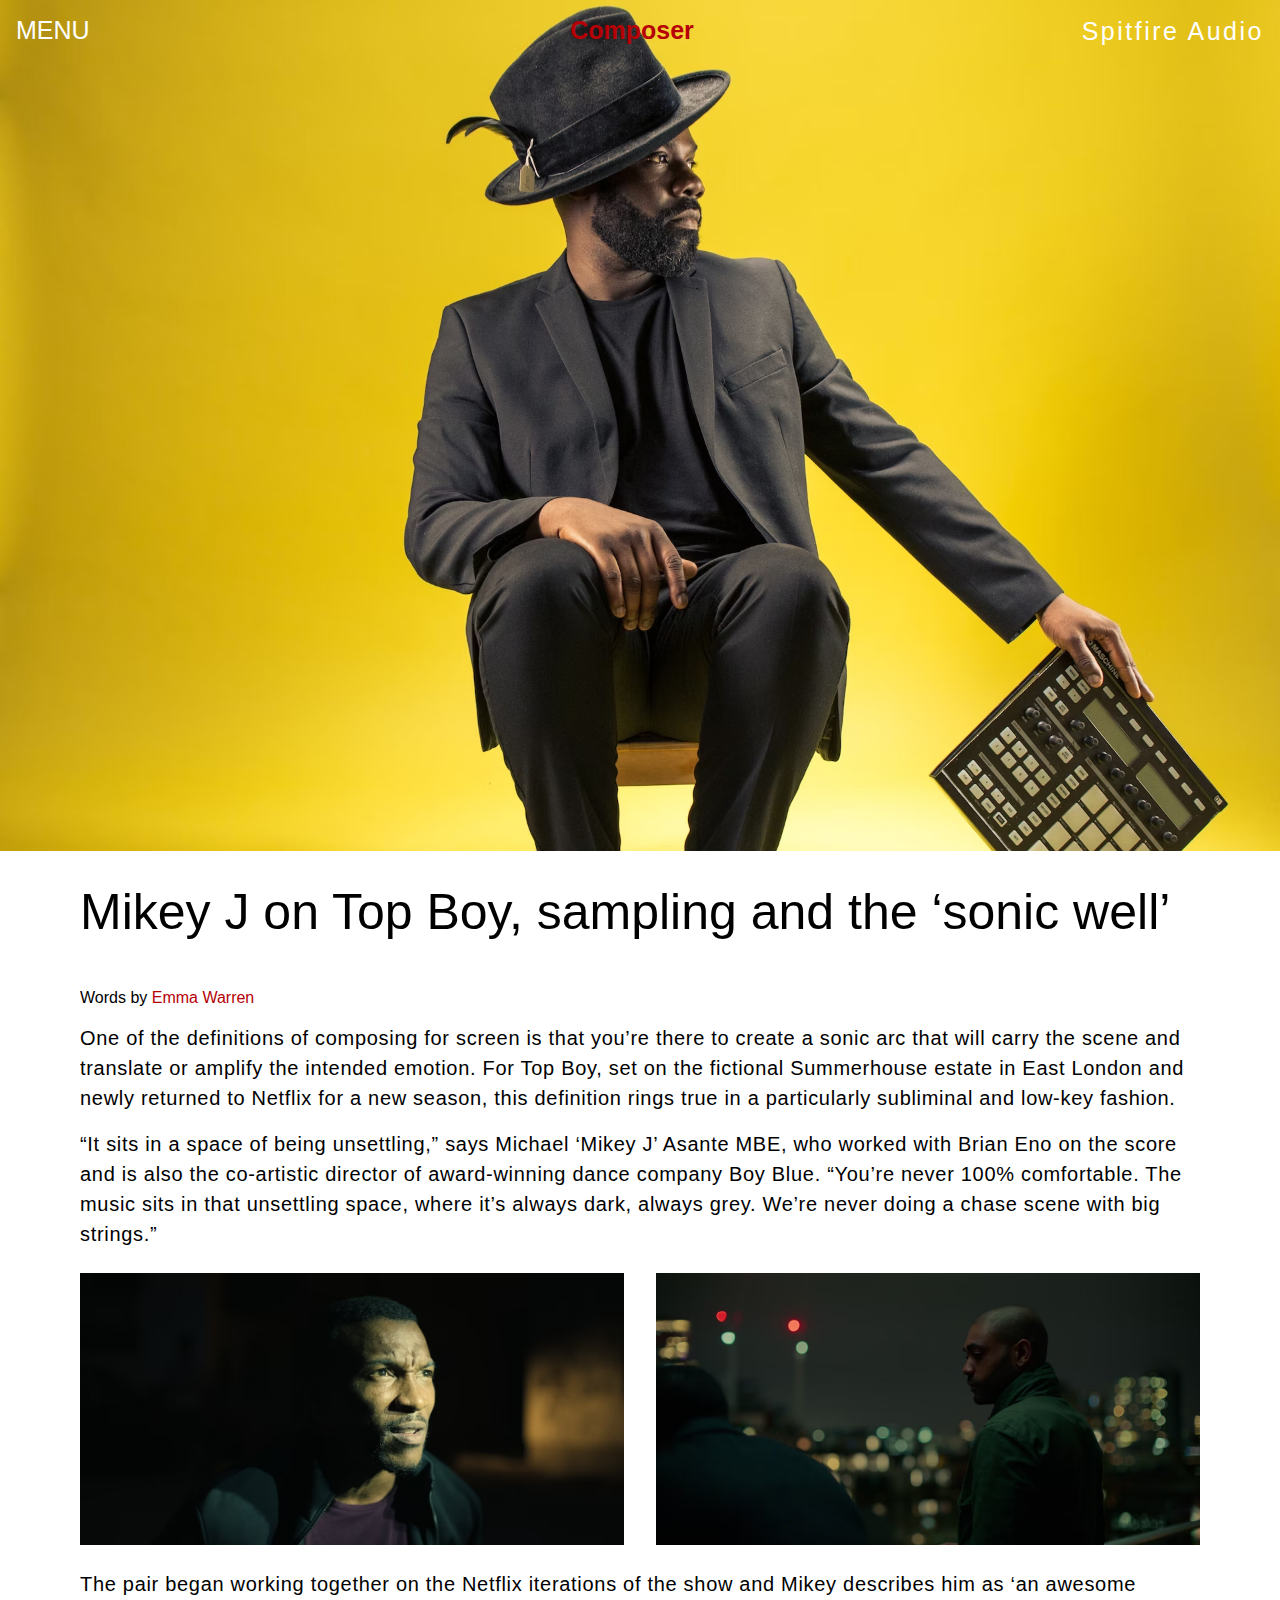
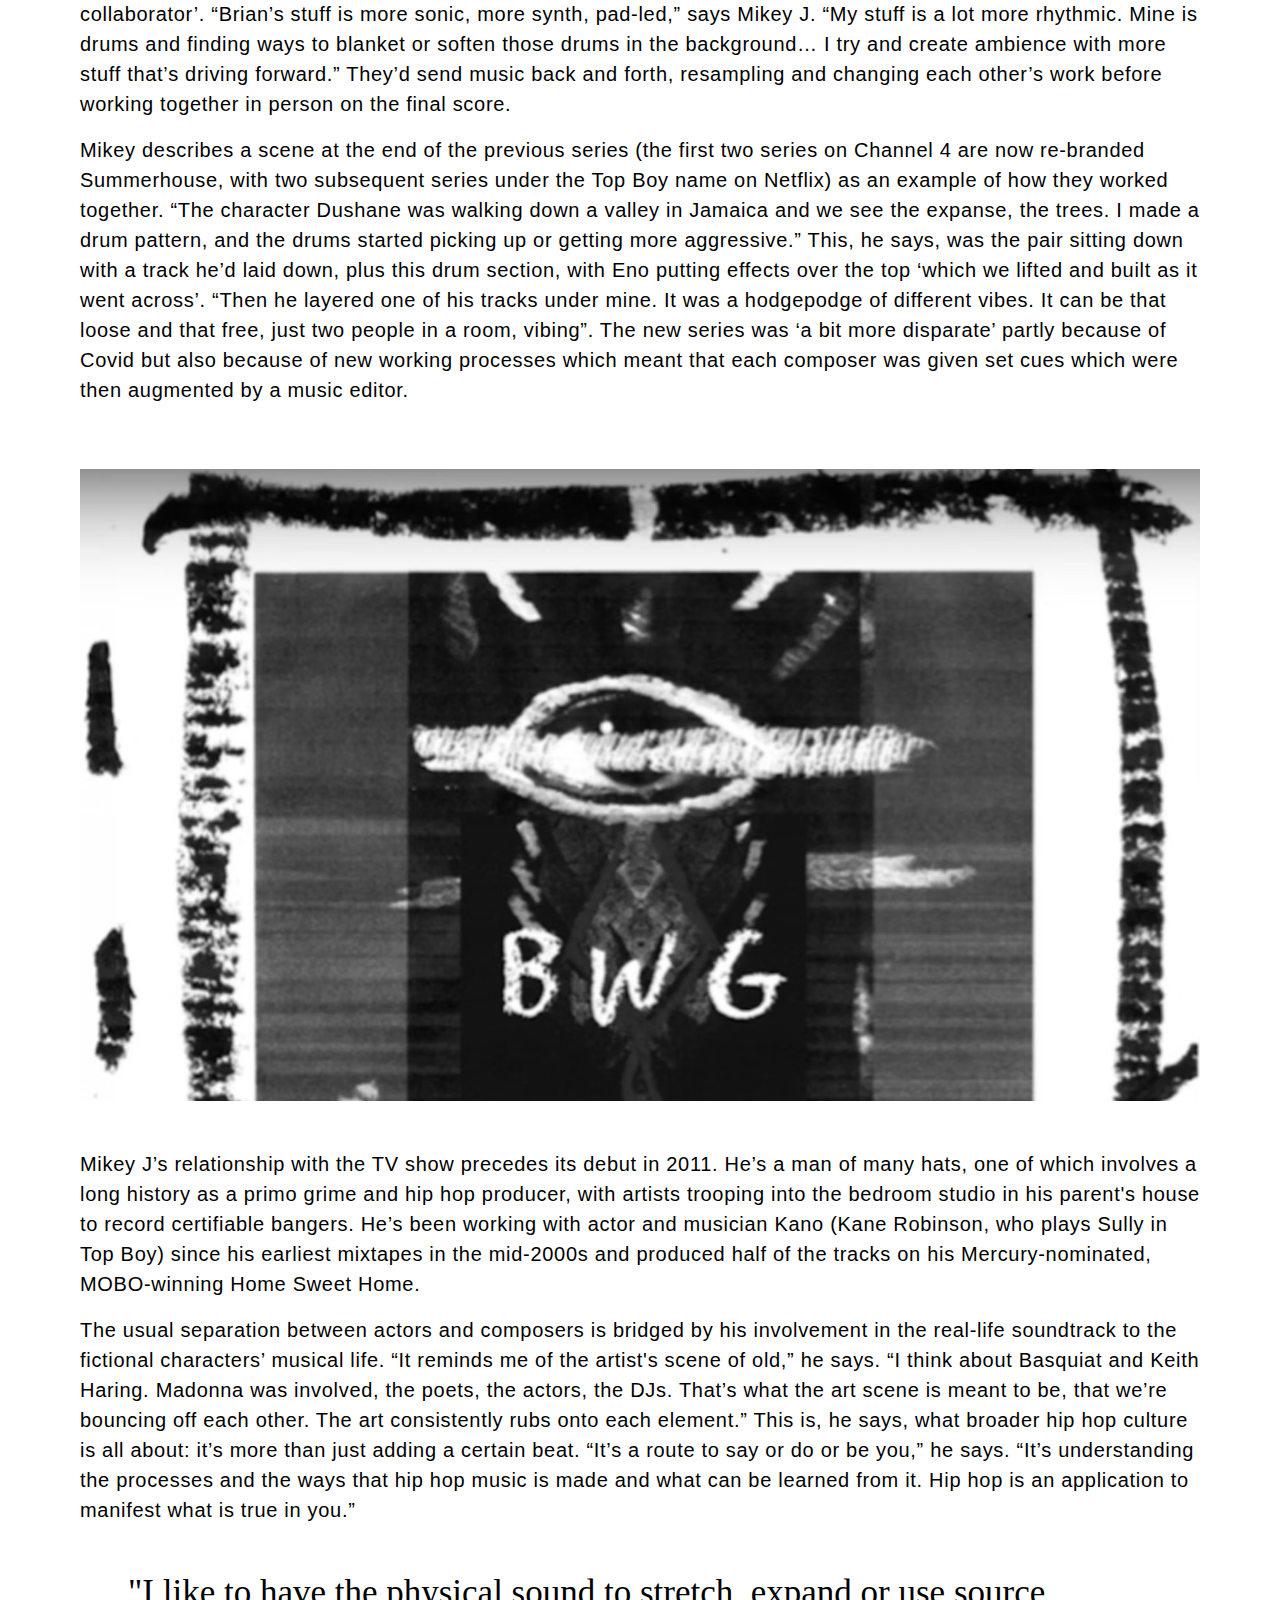
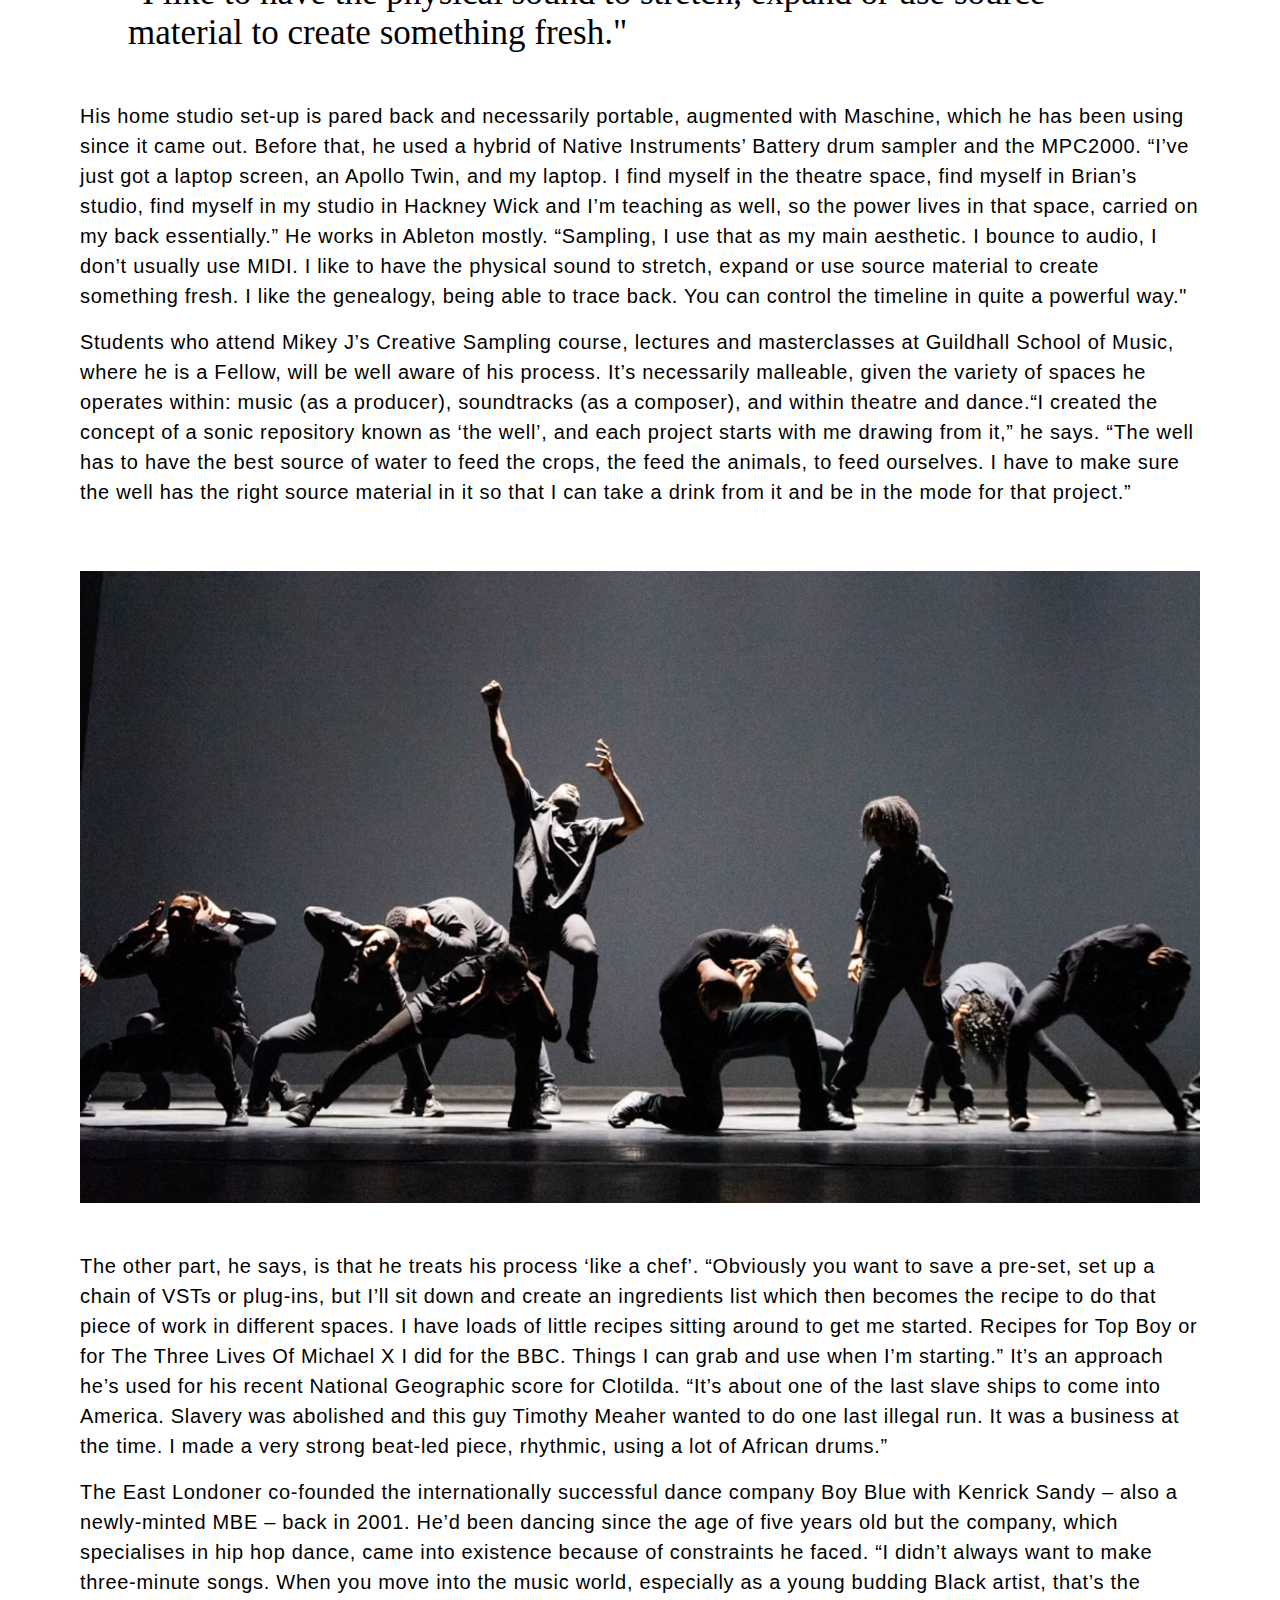
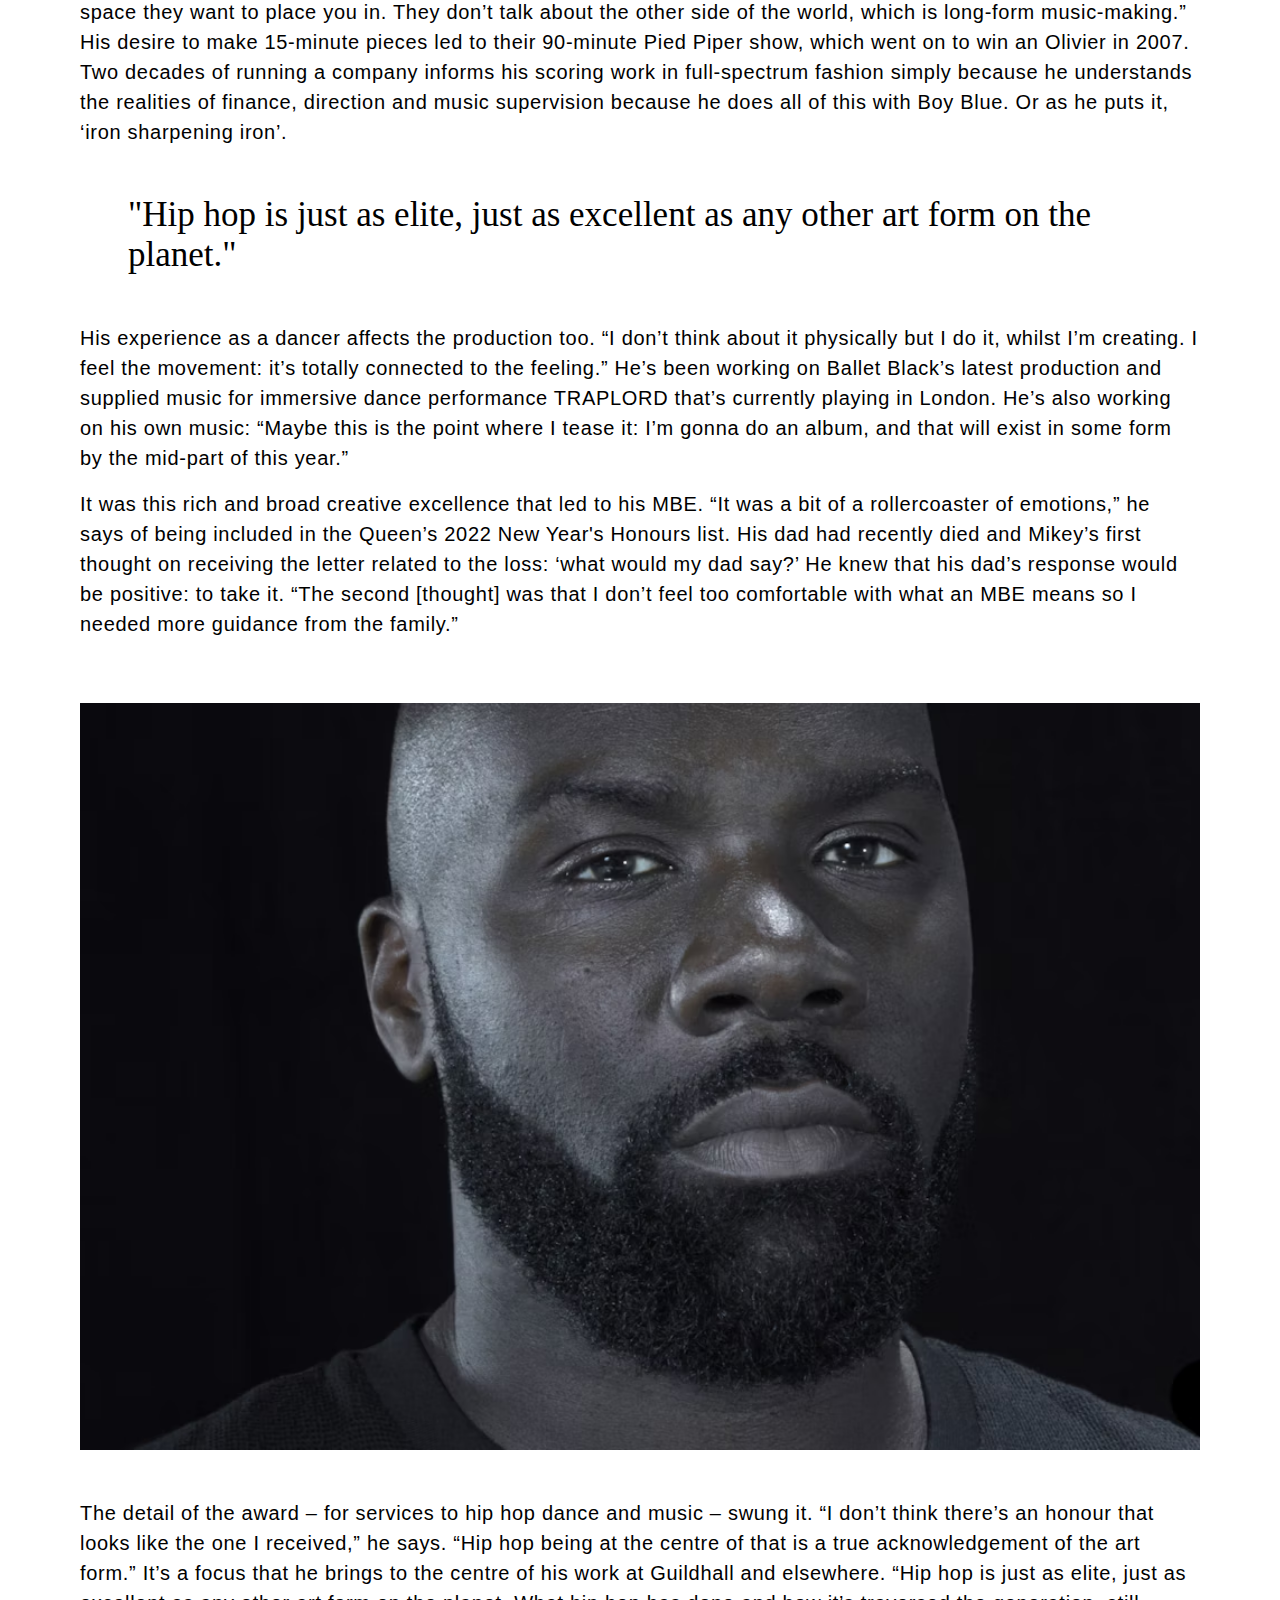
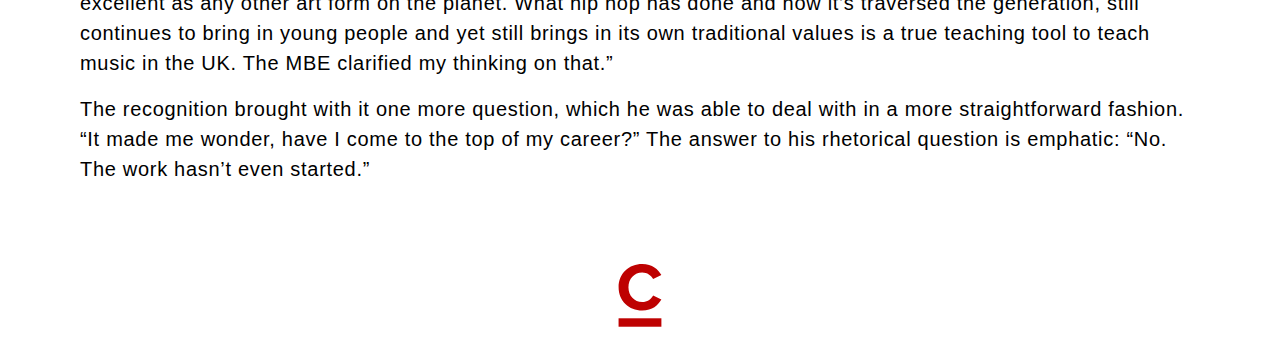
==== article-page-template.html @ f27c3d90 "first commit" ====
<!DOCTYPE html>
<html lang="en">
<head>
    <meta charset="UTF-8">
    <meta http-equiv="X-UA-Compatible" content="IE=edge">
    <meta name="viewport" content="width=device-width, initial-scale=1.0">
    <link rel="stylesheet" href="global-stylings.css">
    <link rel="stylesheet" href="article-page-template-stylings.css">
    <title>Document</title>
</head>
<body>
  
      <!--
        Start of nav section
    -->
    <div class="header-wrapper">
       
            <img class="header-image-stylings " src="MikeyJ.avif" alt="">
       
        <div class="nav-overlay nav-stylings">
            
            <div class="menu-button-wrapper">

                <button id="hamburger-button" class="menu-button" >
                    MENU
                </button>
                
            </div>

            <div class="home-link-wrapper">
                <a class="home-link" href="index.html">Composer</a>
            </div>
            

            <div class="spitfire-link-wrapper">
                <a class="spitfire-link" href="https://www.spitfireaudio.com/">Spitfire Audio</a>
            </div>
            
            

        </div>


       
       
       

    </div>

    <div style="display: none;" class="menu-container" id="nav-dropdown-section" >
        <ul class="list-wrapper">
            <li class="nav-link-styles">
                <a class="nav-link" id="exit-button">
                    Close
                </a>
               
            </li>

            <li class="nav-link-styles" >
                <a class="nav-link" href="index.html">Home</a>
            </li>
            
            <li class="nav-link-styles" >
                <a class="nav-link" href="">Articles</a>
            </li>

            <li class="nav-link-styles">
                <a class="nav-link" href="">Podcast</a>
            </li>


            <li class="nav-link-styles">
                <a class="nav-link" href="">Watch</a>
            </li>

            <li class="nav-link-styles follow-wrapper">
                <a class="nav-link" href="">Follow</a>

                <div class="nav-socials-wrapper">
                    
                    <a href=" https://www.instagram.com/composer_magazine/">
                        <svg class="nav-socials" xmlns="http://www.w3.org/2000/svg" width="1em" height="1em" viewBox="0 0 24 24"><path fill="currentColor" d="M7.8 2h8.4C19.4 2 22 4.6 22 7.8v8.4a5.8 5.8 0 0 1-5.8 5.8H7.8C4.6 22 2 19.4 2 16.2V7.8A5.8 5.8 0 0 1 7.8 2m-.2 2A3.6 3.6 0 0 0 4 7.6v8.8C4 18.39 5.61 20 7.6 20h8.8a3.6 3.6 0 0 0 3.6-3.6V7.6C20 5.61 18.39 4 16.4 4H7.6m9.65 1.5a1.25 1.25 0 0 1 1.25 1.25A1.25 1.25 0 0 1 17.25 8A1.25 1.25 0 0 1 16 6.75a1.25 1.25 0 0 1 1.25-1.25M12 7a5 5 0 0 1 5 5a5 5 0 0 1-5 5a5 5 0 0 1-5-5a5 5 0 0 1 5-5m0 2a3 3 0 0 0-3 3a3 3 0 0 0 3 3a3 3 0 0 0 3-3a3 3 0 0 0-3-3Z"/>
                        </svg>
                    </a>

                    <a href="https://twitter.com/Composer_Mag">
                        <svg class="nav-socials" xmlns="http://www.w3.org/2000/svg" width="1em" height="1em" viewBox="0 0 24 24"><path fill="currentColor" d="M22.46 6c-.77.35-1.6.58-2.46.69c.88-.53 1.56-1.37 1.88-2.38c-.83.5-1.75.85-2.72 1.05C18.37 4.5 17.26 4 16 4c-2.35 0-4.27 1.92-4.27 4.29c0 .34.04.67.11.98C8.28 9.09 5.11 7.38 3 4.79c-.37.63-.58 1.37-.58 2.15c0 1.49.75 2.81 1.91 3.56c-.71 0-1.37-.2-1.95-.5v.03c0 2.08 1.48 3.82 3.44 4.21a4.22 4.22 0 0 1-1.93.07a4.28 4.28 0 0 0 4 2.98a8.521 8.521 0 0 1-5.33 1.84c-.34 0-.68-.02-1.02-.06C3.44 20.29 5.7 21 8.12 21C16 21 20.33 14.46 20.33 8.79c0-.19 0-.37-.01-.56c.84-.6 1.56-1.36 2.14-2.23Z"/>
                        </svg>
                    </a>

                    <a href="https://www.facebook.com/composermagazine/">
                        <svg class="nav-socials" xmlns="http://www.w3.org/2000/svg" width="1em" height="1em" viewBox="0 0 24 24"><path fill="currentColor" d="M22 12c0-5.52-4.48-10-10-10S2 6.48 2 12c0 4.84 3.44 8.87 8 9.8V15H8v-3h2V9.5C10 7.57 11.57 6 13.5 6H16v3h-2c-.55 0-1 .45-1 1v2h3v3h-3v6.95c5.05-.5 9-4.76 9-9.95z"/>
                        </svg>
                    </a>

                    <a href="https://www.youtube.com/user/spitfireaudiollp">
                        <svg class="nav-socials" xmlns="http://www.w3.org/2000/svg" width="1em" height="1em" viewBox="0 0 24 24"><path fill="currentColor" d="m10 15l5.19-3L10 9v6m11.56-7.83c.13.47.22 1.1.28 1.9c.07.8.1 1.49.1 2.09L22 12c0 2.19-.16 3.8-.44 4.83c-.25.9-.83 1.48-1.73 1.73c-.47.13-1.33.22-2.65.28c-1.3.07-2.49.1-3.59.1L12 19c-4.19 0-6.8-.16-7.83-.44c-.9-.25-1.48-.83-1.73-1.73c-.13-.47-.22-1.1-.28-1.9c-.07-.8-.1-1.49-.1-2.09L2 12c0-2.19.16-3.8.44-4.83c.25-.9.83-1.48 1.73-1.73c.47-.13 1.33-.22 2.65-.28c1.3-.07 2.49-.1 3.59-.1L12 5c4.19 0 6.8.16 7.83.44c.9.25 1.48.83 1.73 1.73Z"/>
                        </svg>
                    </a>             


                   

                </div>
              
            </li>


            <div class="nav-img-stylings-wrapper">
                <a href="Gustavo-Santaolalla.html">
                    <img class="nav-img-stylings img-hover" 
                    src="nav-menu-pic.avif"
                    alt="">
                </a>
            </div>
        </ul>
    </div>

    
    <!--
        End of nav section
    -->
  
 

    <section>
        <div class="article-stylings">
            <h1 class="article-title">
                Mikey J on Top Boy, sampling and the ‘sonic well’
            </h1>
            

            <div class="content-container">
                <p class="content-writer-name">
                    Words by 
                   <a class="name-highlight" href="">
                        Emma Warren
                   </a>
                </p>
    
    
                <p class="content-text">
                    One of the definitions of composing for screen is that 
                    you’re there to create a sonic arc that will carry the scene 
                    and translate or amplify the intended emotion. For Top Boy, 
                    set on the fictional Summerhouse estate in East London and newly 
                    returned to Netflix for a new season, this definition rings 
                    true in a particularly subliminal and low-key fashion. 
                </p>


                <p class="content-text">
                    “It sits in a space of being unsettling,” 
                    says Michael ‘Mikey J’ Asante MBE, who worked with Brian Eno on the score 
                    and is also the co-artistic director of award-winning dance company Boy Blue.
                    “You’re never 100% comfortable. The music sits in that unsettling space, 
                    where it’s always dark, always grey. We’re never doing a chase scene with big strings.” 
                </p>

                <div class="content-img-container">

                    <img class="content-img" src="TopBoy-pic1.avif"
                    alt="">

                    <img class="content-img" src="TopBoy-pic2.avif"
                    alt="">

                </div>
               

                


                <p class="content-text">
                    The pair began working together on the Netflix iterations of the show and Mikey describes him 
                    as ‘an awesome collaborator’. “Brian’s stuff is more sonic, more synth, pad-led,” 
                    says Mikey J. “My stuff is a lot more rhythmic. Mine is drums and finding ways to blanket or 
                    soften those drums in the background… I try and create ambience with more stuff that’s driving 
                    forward.” They’d send music back and forth, resampling and changing each other’s work before 
                    working together in person on the final score. 
                </p>


                <p class="content-text">
                    Mikey describes a scene at the end of the previous series 
                    (the first two series on Channel 4 are now re-branded Summerhouse,
                    with two subsequent series under the Top Boy name on Netflix) as an 
                    example of how they worked together. “The character Dushane was walking 
                    down a valley in Jamaica and we see the expanse, the trees. I made a drum pattern,
                    and the drums started picking up or getting more aggressive.” This, he says, 
                    was the pair sitting down with a track he’d laid down, plus this drum section, 
                    with Eno putting effects over the top ‘which we lifted and built as it went across’. 
                    “Then he layered one of his tracks under mine. It was a hodgepodge of different vibes. 
                    It can be that loose and that free, just two people in a room, vibing”. The new series was 
                    ‘a bit more disparate’ partly because of Covid but also because of new working processes 
                    which meant that each composer was given set cues which were then augmented by a music editor.
                </p>

                
                
            </div>

        </div>

        <div class="content-vid-container">
            <a href="">
                <img class="content-img" src="bwg.avif"
                alt="">
            </a>
        </div>


        <div class="article-stylings">
            <p class="content-text">
                Mikey J’s relationship with the TV show precedes its debut in 2011. 
                He’s a man of many hats, one of which involves a long history as a 
                primo grime and hip hop producer, with artists trooping into the bedroom 
                studio in his parent's house to record certifiable bangers. He’s been working 
                with actor and musician Kano (Kane Robinson, who plays Sully in Top Boy) since 
                his earliest mixtapes in the mid-2000s and produced half of the tracks on his 
                Mercury-nominated, MOBO-winning Home Sweet Home.
            </p>

            <p class="content-text">
                The usual separation between actors and composers is bridged by his involvement 
                in the real-life soundtrack to the fictional characters’ musical life. 
                “It reminds me of the artist's scene of old,” he says. “I think about Basquiat and
                Keith Haring. Madonna was involved, the poets, the actors, the DJs. That’s what the 
                art scene is meant to be, that we’re bouncing off each other. The art consistently 
                rubs onto each element.” This is, he says, what broader hip hop culture is all about: 
                it’s more than just adding a certain beat. “It’s a route to say or do or be you,” he says. 
                “It’s understanding the processes and the ways that hip hop music is made and what can be learned 
                from it. Hip hop is an application to manifest what is true in you.” 
            </p>


            <p class="standout-text">
                "I like to have the physical sound to stretch, 
                expand or use source material to create something fresh."
            </p>


            <p class="content-text">
                His home studio set-up is pared back and necessarily portable, 
                augmented with Maschine, which he has been using since it came out. 
                Before that, he used a hybrid of Native Instruments’ Battery drum sampler and the MPC2000.
                “I’ve just got a laptop screen, an Apollo Twin, and my laptop. I find myself in the theatre space, 
                find myself in Brian’s studio, find myself in my studio in Hackney Wick and I’m teaching as well, 
                so the power lives in that space, carried on my back essentially.” He works in Ableton mostly. 
                “Sampling, I use that as my main aesthetic. I bounce to audio, I don’t usually use MIDI. I like 
                to have the physical sound to stretch, expand or use source material to create something fresh. 
                I like the genealogy, being able to trace back. You can control the timeline in quite a powerful way."
            </p>

            <p class="content-text">
                Students who attend Mikey J’s Creative Sampling course, 
                lectures and masterclasses at Guildhall School of Music, 
                where he is a Fellow, will be well aware of his process. 
                It’s necessarily malleable, given the variety of spaces 
                he operates within: music (as a producer), soundtracks 
                (as a composer), and within theatre and dance.“I created 
                the concept of a sonic repository known as ‘the well’, and 
                each project starts with me drawing from it,” he says. 
                “The well has to have the best source of water to feed the crops,
                 the feed the animals, to feed ourselves. 
                 I have to make sure the well has the right source material in it 
                 so that I can take a drink from it and be in the mode for that project.”
            </p>
        </div>


        <div class="content-vid-container">
            <a href="">
                <img class="content-img" src="dance.avif"
                alt="">
            </a>
        </div>


        <div class="article-stylings">
            <p class="content-text">
                The other part, he says, is that he treats his process ‘like a chef’.
                “Obviously you want to save a pre-set, set up a chain of VSTs or plug-ins, 
                but I’ll sit down and create an ingredients list which then becomes the 
                recipe to do that piece of work in different spaces. I have loads of little 
                recipes sitting around to get me started. Recipes for Top Boy or for The Three 
                Lives Of Michael X I did for the BBC. Things I can grab and use when I’m starting.” It’s an approach he’s used for his recent National Geographic score for Clotilda. “It’s about one of the last slave ships to come into America. Slavery was abolished and this guy Timothy Meaher wanted to do one last illegal run. It was a business at the time. I made a very strong beat-led piece, rhythmic, using a lot of African drums.”
            </p>

            <p class="content-text">
                The East Londoner co-founded the internationally successful dance company 
                Boy Blue with Kenrick Sandy – also a newly-minted MBE – back in 2001. 
                He’d been dancing since the age of five years old but the company, 
                which specialises in hip hop dance, came into existence because of 
                constraints he faced. “I didn’t always want to make three-minute songs. 
                When you move into the music world, especially as a young budding Black artist, 
                that’s the space they want to place you in. They don’t talk about the other side 
                of the world, which is long-form music-making.” His desire to make 15-minute pieces 
                led to their 90-minute Pied Piper show, which went on to win an Olivier in 2007. 
                Two decades of running a company informs his scoring work in full-spectrum fashion simply because he understands the realities of finance, direction and music supervision because he does all of this with Boy Blue. Or as he puts it, ‘iron sharpening iron’. 
            </p>

            <p class="standout-text">
                "Hip hop is just as elite, just as excellent as any other art form on the planet."
            </p>


            <p class="content-text">
                His experience as a dancer affects the production too. “I don’t think about it physically but I do it, whilst I’m creating. I feel the movement: it’s totally connected to the feeling.” He’s been working on Ballet Black’s latest production and supplied music for immersive dance performance TRAPLORD that’s currently playing in London. He’s also working on his own music: “Maybe this is the point where I tease it: I’m gonna do an album, and that will exist in some form by the mid-part of this year.”
            </p>


            <p class="content-text">
                It was this rich and broad creative excellence that led to his MBE. “It was a bit of a rollercoaster of emotions,” he says of being included in the Queen’s 2022 New Year's Honours list. His dad had recently died and Mikey’s first thought on receiving the letter related to the loss: ‘what would my dad say?’ He knew that his dad’s response would be positive: to take it. “The second [thought] was that I don’t feel too comfortable with what an MBE means so I needed more guidance from the family.” 
            </p>
        </div>


        <div class="content-vid-container">
            <a href="">
                <img class="content-img" src="MichaelMikeyJAsantePhotoCarlFox.avif"
                alt="">
            </a>
        </div>



        <div class="article-stylings">
            <p class="content-text">
                The detail of the award – for services to hip hop dance and music – swung it. “I don’t think there’s an honour that looks like the one I received,” he says. “Hip hop being at the centre of that is a true acknowledgement of the art form.” It’s a focus that he brings to the centre of his work at Guildhall and elsewhere. “Hip hop is just as elite, just as excellent as any other art form on the planet. What hip hop has done and how it’s traversed the generation, still continues to bring in young people and yet still brings in its own traditional values is a true teaching tool to teach music in the UK. The MBE clarified my thinking on that.” 
            </p>

            <p class="content-text">
                The recognition brought with it one more question, which he was able to deal with in a more straightforward fashion. “It made me wonder, have I come to the top of my career?” The answer to his rhetorical question is emphatic: “No. The work hasn’t even started.”
            </p>

           
        </div>


        <div class="logo-styling-wrapper"> 
            <?xml version="1.0" encoding="utf-8"?>
                <!-- Generator: Adobe Illustrator 23.0.6, SVG Export Plug-In . SVG Version: 6.00 Build 0)  -->
                <svg class="logo-stylings" version="1.1" id="Layer_1" xmlns="http://www.w3.org/2000/svg" xmlns:xlink="http://www.w3.org/1999/xlink" x="0px" y="0px"
                    viewBox="0 0 290.2 364.1" style="enable-background:new 0 0 290.2 364.1;" xml:space="preserve">
                <style type="text/css">
                    .st0{fill:#BE0101;}
                </style>
                <title>Composer_c_logo</title>
                <g>
                    <g>
                        <path class="st0" d="M20.9,135.1C20.9,54.8,81.6,0,157.9,0c59.5,0,92.8,31.3,111.2,63.8l-47.8,23.5c-11-21.1-34.5-38-63.4-38
                            c-45.4,0-79.9,36.4-79.9,85.7s34.5,85.7,79.9,85.7c29,0,52.5-16.4,63.4-38l47.8,23.1c-18.8,32.5-51.7,64.2-111.2,64.2
                            C81.6,270.1,20.9,215.3,20.9,135.1z"/>
                    </g>
                    <rect x="20.7" y="315.2" class="st0" width="248.6" height="48.9"/>
                </g>
                </svg>
        </div>

    </section>


 <script src="global-javascript.js"></script>
</body>
</html>
---- global-stylings.css ----
html, body{
    padding: 0;
    margin: 0;
    height: 100%;
    font-family: proxima-nova, sans-serif;
}


p{
    margin: 0;
}

h1{
    margin: 0;
}


button{
    border: 0;
    padding: 0;
}



a{
    text-decoration: none;
    color: #000;
}

ul{
    margin: 0;
    padding: 0;
    list-style-type: none;
}

.header-wrapper{
    position: relative;
}


.nav-overlay{
    position: absolute;
    left: 0;
    top: 0;
    display: grid;
    grid-template-columns: repeat(2, 1fr);   
    width: 100%;
    
   
}

.follow-wrapper{
    display: grid;
    grid-template-columns: 1fr 1fr;
    align-items: center;
}

.nav-socials-wrapper{
    text-align: right;
    margin-right: 0.3rem;
    padding-right: 1rem;
}


.nav-socials{
    color: #fff;
    width: 30px;
    transition: 500ms ease;
}

.nav-socials:hover{
    color: #b60006;
    transition: 500ms ease;
}


.nav-overlay-2{
    grid-template-columns: 1fr;
    height: 100%;
   
    transition: 750ms ease;
}

.nav-overlay-2:hover{
    transition: 750ms ease;
    background-color: rgba(0, 0, 0, .5);
}

.nav-stylings{
    padding: 1rem 0rem;
    z-index: 2;
}



.menu-button-wrapper{
    padding-left: 1rem;
   

}

.menu-button{
    color: #fff;
    font-size: 13px;
    background: transparent;
    cursor: pointer;
}

.nav-link-styles{
 
    font-weight: bold;
    border-bottom: 1px solid #fff;
}

.nav-link{
    font-size: 16px;
    color: #fff;
    padding-left: 1rem;
    transition: 500ms ease;
    cursor: pointer;
}

.nav-link:hover{
    color: gray;
    transition: 500ms ease;
}

.nav-img-stylings-wrapper{
    padding: 1rem;
}

.menu-container{
    background-color: #000;
    font-size: 40px;
    height: 100%;
    width: 100%;
    position: fixed;
    overflow: scroll;
    top: 0;
    z-index: 3;
    transition: 500ms ease;
    

}




.home-link-wrapper{
    padding-right: 1rem;
    text-align: right;
}

.home-link{
    color: #b60006;
    font-size: 18px;
    font-weight: 600;
}

.nav-text-wrapper{
    grid-column: span 2;
    grid-row: span 2;
}

.nav-text{
    font-size: 35px;
    color: #fff;
    padding: 18rem 1rem 0rem 1rem;
}



.nav-img-stylings{
    width: 100%;
    height: 100%;
    display: block;
    object-fit: cover;
}

.header-image-stylings{
    width: 100%;
    height: 100%;
    display: block;
    object-fit: cover;
    min-height: 530px;
}
   
.spitfire-link-wrapper{
    display: none;
    padding-right: 1rem;
}

.spitfire-link{
    color: #fff;

}

@media(max-width:767px){
    .menu-container{
        animation: 650ms ease mobile-slide;
    }

    @keyframes mobile-slide {
        0%{
            transform: translateX(-100%);
        }
    
        
    
        100%{
            transform: translateX(0%);
        }
    }
}


@media(min-width:768px){

    .nav-text{
        font-size: 48px;
    }

    .menu-container{
        background-color: rgba(0, 0, 0, .75);
    }


    .home-link{
        font-size: 20px;
    }

    .spitfire-link-wrapper{
        display: block;
        text-align: right;
        line-height: 1.2;
        letter-spacing: 2.5px;
    }



    .spitfire-link{
        font-size: 20px;
    }

    .nav-stylings{
        grid-template-columns: 1fr 1fr 1fr;
    }
    
   

    .list-wrapper{
        background: #000;
        width: 45%;
        animation: 650ms ease menu-slide;
    }

    @keyframes menu-slide {
        0%{
            transform: translateX(-100%);
        }
    
        
    
        100%{
            transform: translateX(0%);
        }
    }
    


    .menu-button{
        font-size: 20px;
    }

    .home-link-wrapper{
        text-align: center;
    }


  


}


@media(min-width:1024px){
    .nav-text{
        font-size: 56px;
    }


    .list-wrapper{
        width: 30%;
    }

    .menu-button{
        font-size: 25px;
    }
    
    .home-link{
        font-size: 25px;
    }

    .spitfire-link{
        font-size: 25px;
    }

    

}
---- article-page-template-stylings.css ----
.podcast-tag{
    font-size: 16px;
}

.article-stylings{
    padding: 2rem 1rem;
}

.article-title{
    font-weight: 500;
    font-size: 35px;
}

.content-container{
    margin-top: 3rem;
}

.content-writer-name{
    margin-bottom: 1rem;
}

.name-highlight{
    color: #b60006;
}

.content-text{
    letter-spacing: .7px;
    line-height: 1.5;
    margin-bottom: 1rem;
    font-size: 16px;
}

.content-img-container{
    margin-top: 1.5rem;
    margin-bottom: 1.5rem;

    display: grid;
    grid-template-columns: 1fr;
    row-gap: 1.5rem;

}

.lamin-pic-wrapper{
    margin-top: 1.5rem;
    margin-bottom: 1.5rem;

    display: grid;
    grid-template-columns: 1fr;
    row-gap: 1.5rem;

}

.abels-pic-wrapper{
    margin-top: 1.5rem;
    margin-bottom: 1.5rem;

    display: grid;
    grid-template-columns: 1fr;
    row-gap: 1.5rem;
}

.tracklist-link{
    font-weight: bold;
    color: #b60006;
}

.content-img{
    width: 100%;
    height: 100%;
    display: block;
    object-fit: cover;   
}

.content-vid-container{
    margin: 1rem 0rem;
}


.standout-text{
    font-size: 25px;
    margin: 1rem 0rem;
    font-family: athelas,serif;
}


.logo-styling-wrapper{
    padding: 2rem 1rem;
    text-align: center;
}

.logo-stylings{
    width: 50px;
}

.speaking-text{
    font-weight: bold;
}



@media(min-width:768px){

    .article-title{
        font-size: 50px;
    }

    .article-stylings{
        padding: 2rem 5rem;
    }

    .content-text{
        font-size: 20px;
    }

    .content-vid-container{
        margin: 1rem 5rem;
    }

    .content-img-container{
        grid-template-columns: 1fr 1fr;
        column-gap: 2rem;
    }

    .standout-text{
       
    font-size: 35px;
    margin: 3rem 3rem;

    }

    .lamin-pic-wrapper{
        grid-template-columns: 1fr 1fr 1fr;
        column-gap: 1.5rem;
    }

    .abels-pic-wrapper{
        grid-template-columns: 1fr 1fr 1fr;
        column-gap: 1.5rem;
    }

}
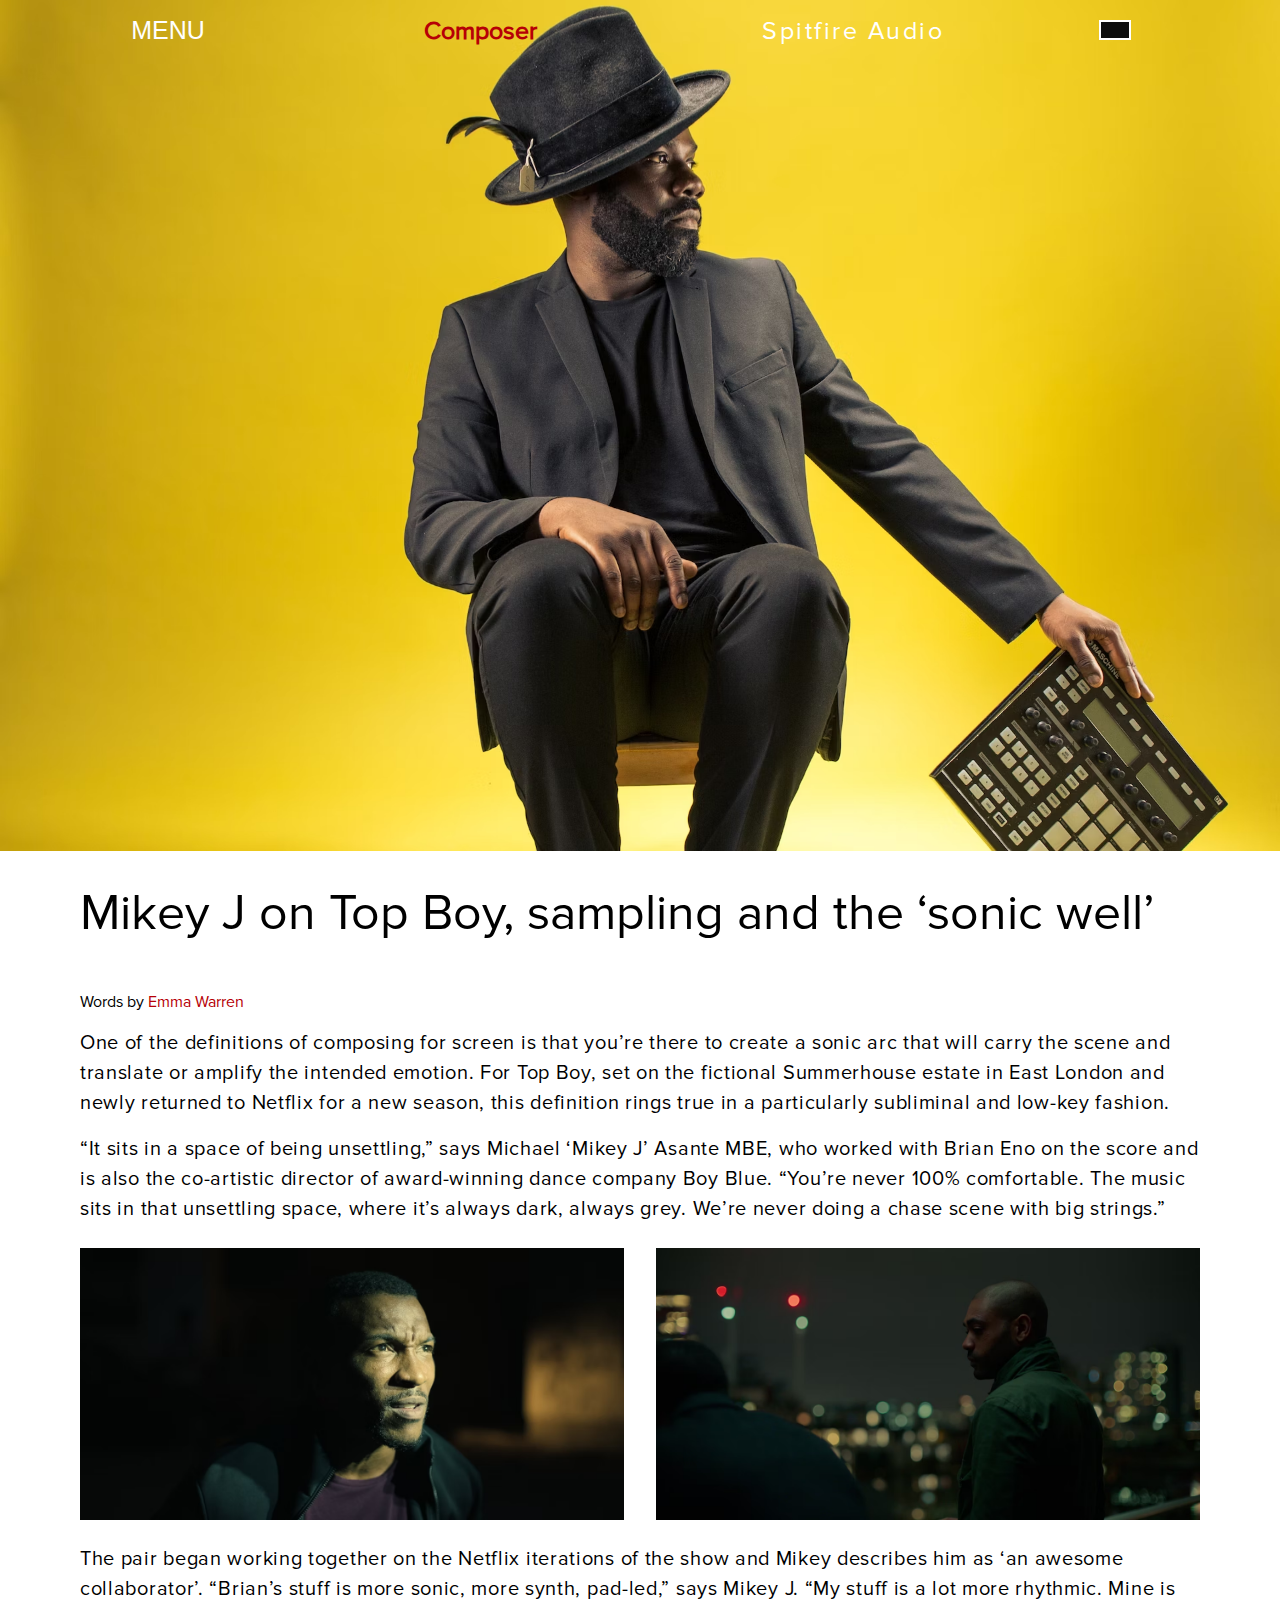
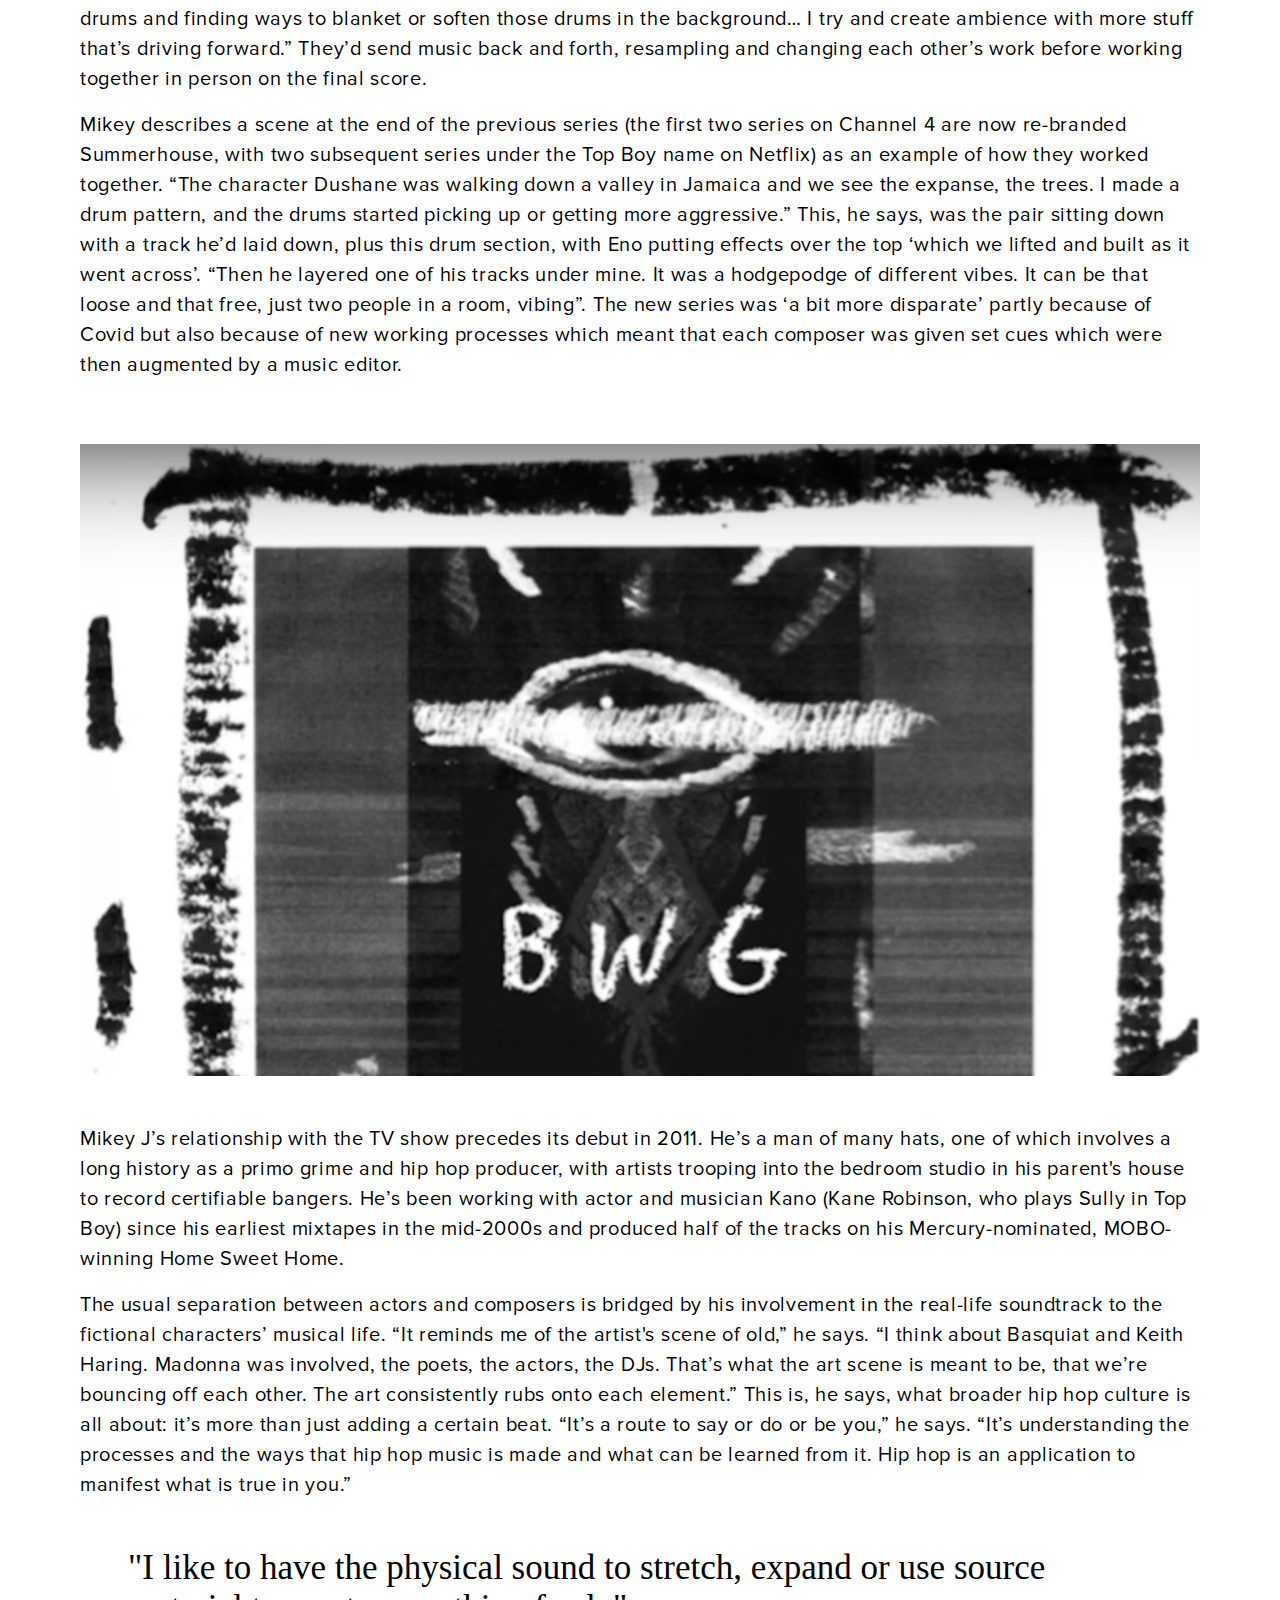
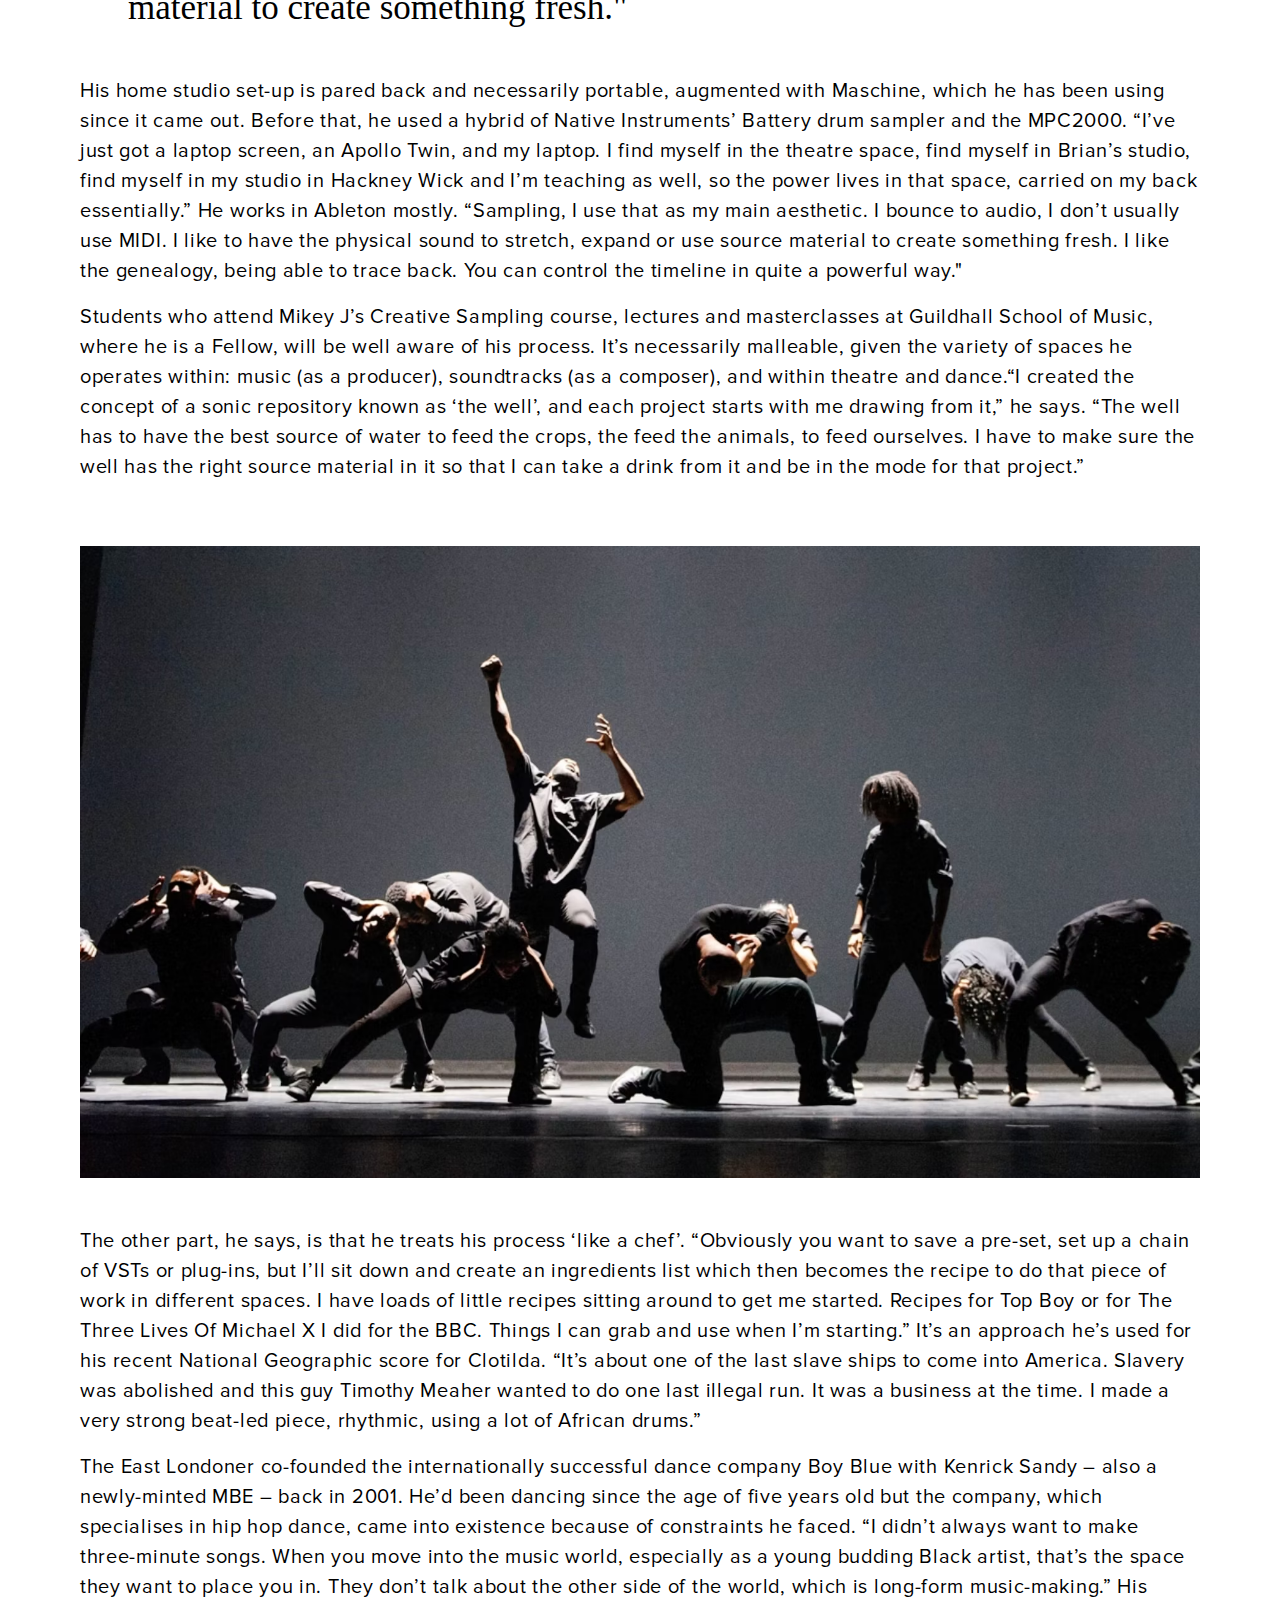
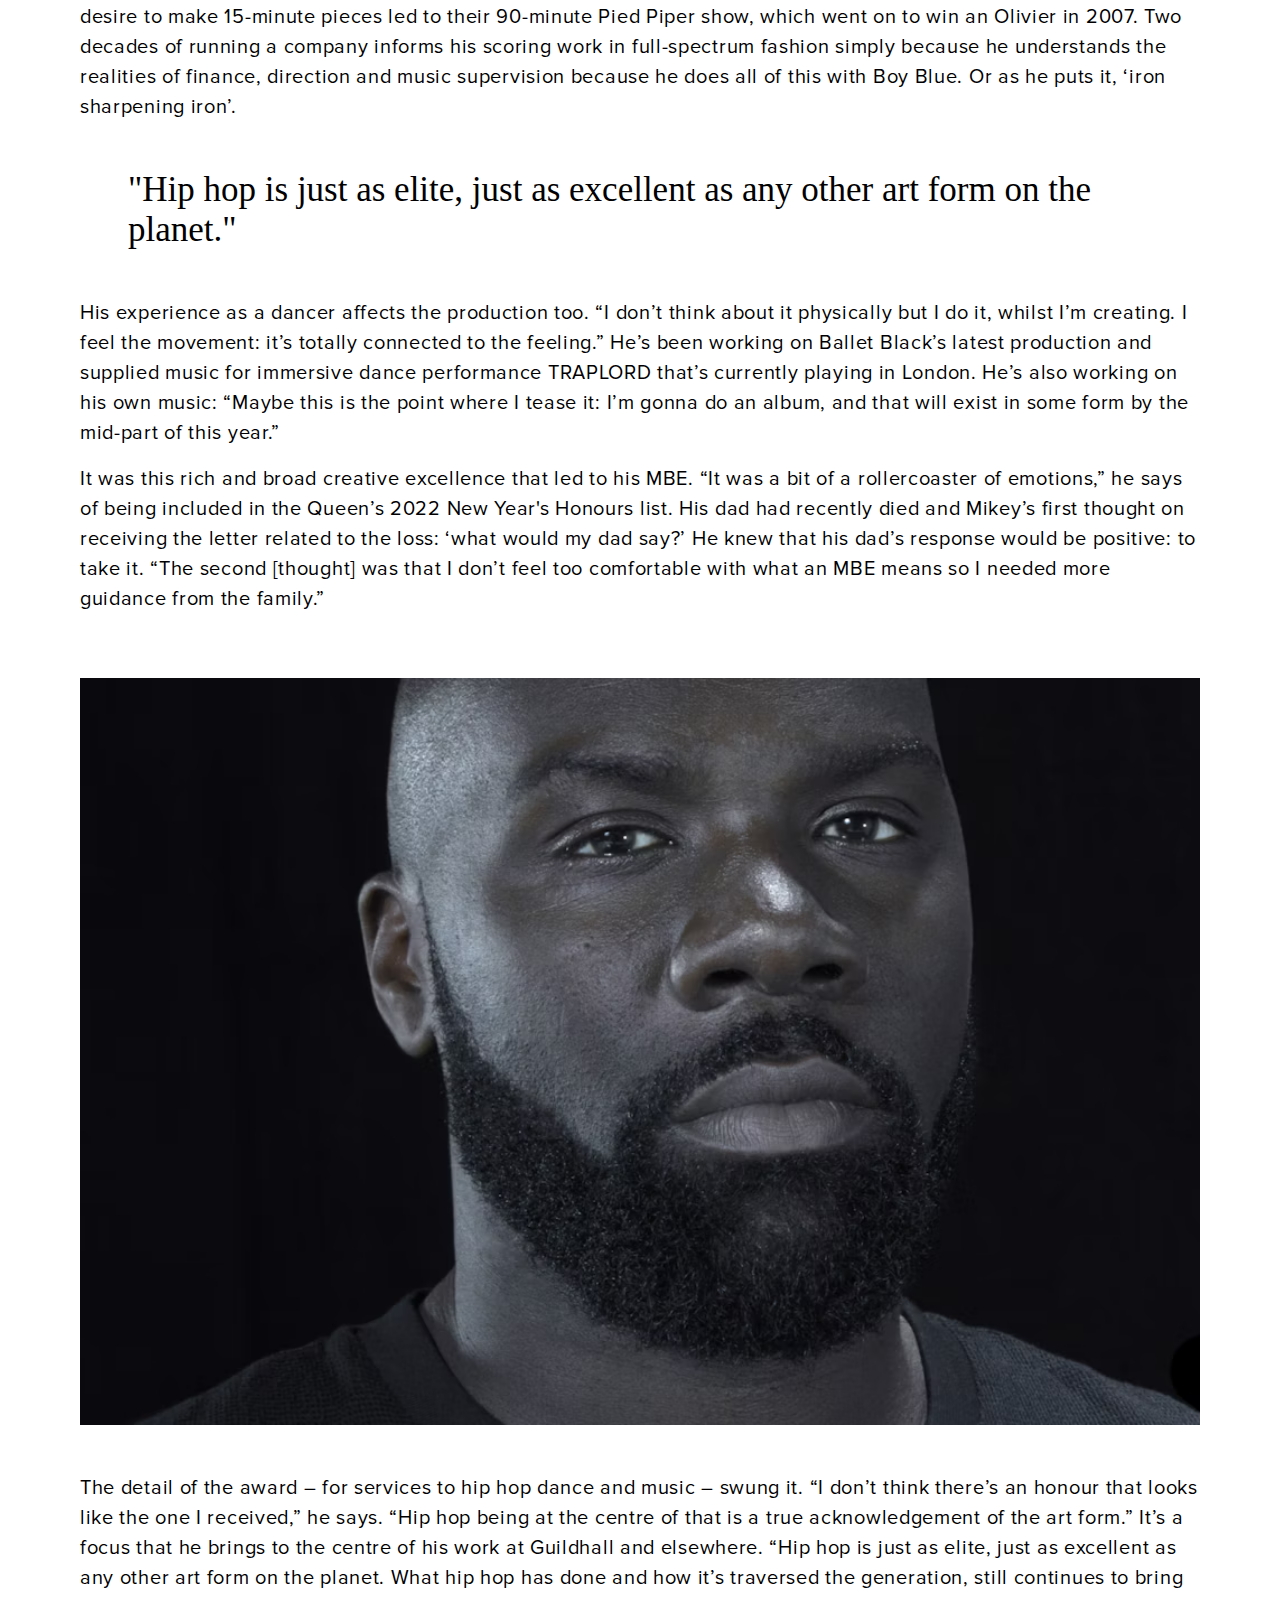
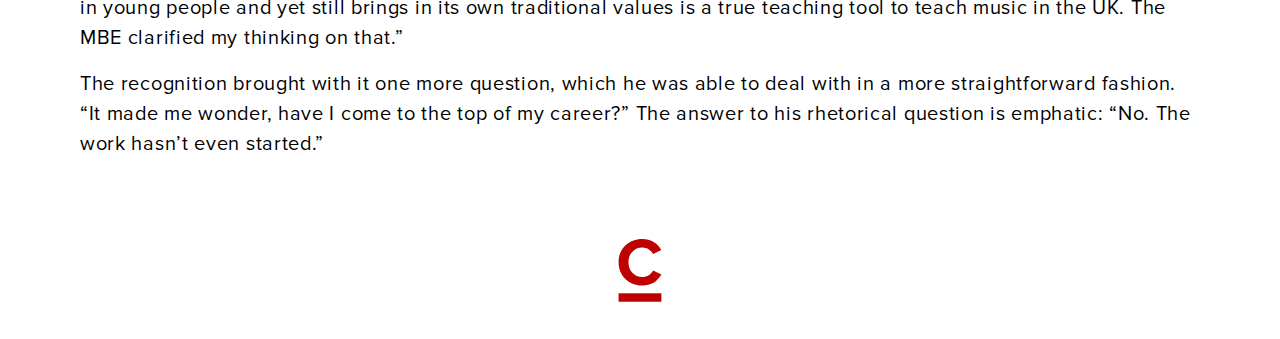
==== commit 572fcb89: "Added a dark-mode throughout the site. Decluttered nav-menu a little bit." ====
--- a/article-page-template.html
+++ b/article-page-template.html
@@ -8,7 +8,7 @@
     <link rel="stylesheet" href="article-page-template-stylings.css">
     <title>Document</title>
 </head>
-<body>
+<body id="body" class="body-transition">
   
       <!--
         Start of nav section
@@ -36,7 +36,28 @@
                 <a class="spitfire-link" href="https://www.spitfireaudio.com/">Spitfire Audio</a>
             </div>
             
-            
+            <div class="">
+                <button class="mode-toggle">
+                    <svg  viewbox="0 0 100 50" width="100px" height="100%">
+                        <path id="toggle-button" class="toggle-button-light" stroke="#fff" stroke-width="2"  fill="#0c0c0c"
+                        d="
+                        M 30 5
+                        l 30 0
+                        l 0 18
+                        l -30 0
+                        l 0 -18
+                        z
+                        "
+
+                     
+                        />
+
+                     
+                      
+
+                    </svg>
+                </button>
+            </div>
 
         </div>
 
@@ -47,73 +68,59 @@
 
     </div>
 
-    <div style="display: none;" class="menu-container" id="nav-dropdown-section" >
-        <ul class="list-wrapper">
-            <li class="nav-link-styles">
-                <a class="nav-link" id="exit-button">
-                    Close
-                </a>
-               
-            </li>
-
-            <li class="nav-link-styles" >
-                <a class="nav-link" href="index.html">Home</a>
-            </li>
-            
-            <li class="nav-link-styles" >
-                <a class="nav-link" href="">Articles</a>
-            </li>
-
-            <li class="nav-link-styles">
-                <a class="nav-link" href="">Podcast</a>
-            </li>
-
-
-            <li class="nav-link-styles">
-                <a class="nav-link" href="">Watch</a>
-            </li>
-
-            <li class="nav-link-styles follow-wrapper">
-                <a class="nav-link" href="">Follow</a>
-
-                <div class="nav-socials-wrapper">
-                    
-                    <a href=" https://www.instagram.com/composer_magazine/">
-                        <svg class="nav-socials" xmlns="http://www.w3.org/2000/svg" width="1em" height="1em" viewBox="0 0 24 24"><path fill="currentColor" d="M7.8 2h8.4C19.4 2 22 4.6 22 7.8v8.4a5.8 5.8 0 0 1-5.8 5.8H7.8C4.6 22 2 19.4 2 16.2V7.8A5.8 5.8 0 0 1 7.8 2m-.2 2A3.6 3.6 0 0 0 4 7.6v8.8C4 18.39 5.61 20 7.6 20h8.8a3.6 3.6 0 0 0 3.6-3.6V7.6C20 5.61 18.39 4 16.4 4H7.6m9.65 1.5a1.25 1.25 0 0 1 1.25 1.25A1.25 1.25 0 0 1 17.25 8A1.25 1.25 0 0 1 16 6.75a1.25 1.25 0 0 1 1.25-1.25M12 7a5 5 0 0 1 5 5a5 5 0 0 1-5 5a5 5 0 0 1-5-5a5 5 0 0 1 5-5m0 2a3 3 0 0 0-3 3a3 3 0 0 0 3 3a3 3 0 0 0 3-3a3 3 0 0 0-3-3Z"/>
-                        </svg>
+    <div id="menu-backdrop">
+        <div class="menu-container-close" id="menu-container" >
+        
+                    <a class="nav-link" id="exit-button">
+                        Close
+                    </a>           
+            
+                    <a class="nav-link" href="">Articles</a>
+                        
+                    <a class="nav-link" href="">Podcast</a>
+            
+                    <a class="nav-link" href="">Watch</a>
+            
+
+            
+                
+
+                    <div class="nav-socials-wrapper">
+                        
+                        <a class="social-links" href=" https://www.instagram.com/composer_magazine/">
+                            <svg class="nav-socials" xmlns="http://www.w3.org/2000/svg" width="1em" height="1em" viewBox="0 0 24 24"><path fill="currentColor" d="M7.8 2h8.4C19.4 2 22 4.6 22 7.8v8.4a5.8 5.8 0 0 1-5.8 5.8H7.8C4.6 22 2 19.4 2 16.2V7.8A5.8 5.8 0 0 1 7.8 2m-.2 2A3.6 3.6 0 0 0 4 7.6v8.8C4 18.39 5.61 20 7.6 20h8.8a3.6 3.6 0 0 0 3.6-3.6V7.6C20 5.61 18.39 4 16.4 4H7.6m9.65 1.5a1.25 1.25 0 0 1 1.25 1.25A1.25 1.25 0 0 1 17.25 8A1.25 1.25 0 0 1 16 6.75a1.25 1.25 0 0 1 1.25-1.25M12 7a5 5 0 0 1 5 5a5 5 0 0 1-5 5a5 5 0 0 1-5-5a5 5 0 0 1 5-5m0 2a3 3 0 0 0-3 3a3 3 0 0 0 3 3a3 3 0 0 0 3-3a3 3 0 0 0-3-3Z"/>
+                            </svg>
+                        </a>
+
+                        <a class="social-links" href="https://twitter.com/Composer_Mag">
+                            <svg class="nav-socials" xmlns="http://www.w3.org/2000/svg" width="1em" height="1em" viewBox="0 0 24 24"><path fill="currentColor" d="M22.46 6c-.77.35-1.6.58-2.46.69c.88-.53 1.56-1.37 1.88-2.38c-.83.5-1.75.85-2.72 1.05C18.37 4.5 17.26 4 16 4c-2.35 0-4.27 1.92-4.27 4.29c0 .34.04.67.11.98C8.28 9.09 5.11 7.38 3 4.79c-.37.63-.58 1.37-.58 2.15c0 1.49.75 2.81 1.91 3.56c-.71 0-1.37-.2-1.95-.5v.03c0 2.08 1.48 3.82 3.44 4.21a4.22 4.22 0 0 1-1.93.07a4.28 4.28 0 0 0 4 2.98a8.521 8.521 0 0 1-5.33 1.84c-.34 0-.68-.02-1.02-.06C3.44 20.29 5.7 21 8.12 21C16 21 20.33 14.46 20.33 8.79c0-.19 0-.37-.01-.56c.84-.6 1.56-1.36 2.14-2.23Z"/>
+                            </svg>
+                        </a>
+
+                        <a class="social-links" href="https://www.facebook.com/composermagazine/">
+                            <svg class="nav-socials" xmlns="http://www.w3.org/2000/svg" width="1em" height="1em" viewBox="0 0 24 24"><path fill="currentColor" d="M22 12c0-5.52-4.48-10-10-10S2 6.48 2 12c0 4.84 3.44 8.87 8 9.8V15H8v-3h2V9.5C10 7.57 11.57 6 13.5 6H16v3h-2c-.55 0-1 .45-1 1v2h3v3h-3v6.95c5.05-.5 9-4.76 9-9.95z"/>
+                            </svg>
+                        </a>
+
+                        <a class="social-links" href="https://www.youtube.com/user/spitfireaudiollp">
+                            <svg class="nav-socials" xmlns="http://www.w3.org/2000/svg" width="1em" height="1em" viewBox="0 0 24 24"><path fill="currentColor" d="m10 15l5.19-3L10 9v6m11.56-7.83c.13.47.22 1.1.28 1.9c.07.8.1 1.49.1 2.09L22 12c0 2.19-.16 3.8-.44 4.83c-.25.9-.83 1.48-1.73 1.73c-.47.13-1.33.22-2.65.28c-1.3.07-2.49.1-3.59.1L12 19c-4.19 0-6.8-.16-7.83-.44c-.9-.25-1.48-.83-1.73-1.73c-.13-.47-.22-1.1-.28-1.9c-.07-.8-.1-1.49-.1-2.09L2 12c0-2.19.16-3.8.44-4.83c.25-.9.83-1.48 1.73-1.73c.47-.13 1.33-.22 2.65-.28c1.3-.07 2.49-.1 3.59-.1L12 5c4.19 0 6.8.16 7.83.44c.9.25 1.48.83 1.73 1.73Z"/>
+                            </svg>
+                        </a>                                
+
+                    </div>
+                
+            
+
+
+                <div class="nav-img-stylings-wrapper">
+                    <a href="Gustavo-Santaolalla.html">
+                        <img class="nav-img-stylings img-hover" 
+                        src="nav-menu-pic.avif"
+                        alt="">
                     </a>
-
-                    <a href="https://twitter.com/Composer_Mag">
-                        <svg class="nav-socials" xmlns="http://www.w3.org/2000/svg" width="1em" height="1em" viewBox="0 0 24 24"><path fill="currentColor" d="M22.46 6c-.77.35-1.6.58-2.46.69c.88-.53 1.56-1.37 1.88-2.38c-.83.5-1.75.85-2.72 1.05C18.37 4.5 17.26 4 16 4c-2.35 0-4.27 1.92-4.27 4.29c0 .34.04.67.11.98C8.28 9.09 5.11 7.38 3 4.79c-.37.63-.58 1.37-.58 2.15c0 1.49.75 2.81 1.91 3.56c-.71 0-1.37-.2-1.95-.5v.03c0 2.08 1.48 3.82 3.44 4.21a4.22 4.22 0 0 1-1.93.07a4.28 4.28 0 0 0 4 2.98a8.521 8.521 0 0 1-5.33 1.84c-.34 0-.68-.02-1.02-.06C3.44 20.29 5.7 21 8.12 21C16 21 20.33 14.46 20.33 8.79c0-.19 0-.37-.01-.56c.84-.6 1.56-1.36 2.14-2.23Z"/>
-                        </svg>
-                    </a>
-
-                    <a href="https://www.facebook.com/composermagazine/">
-                        <svg class="nav-socials" xmlns="http://www.w3.org/2000/svg" width="1em" height="1em" viewBox="0 0 24 24"><path fill="currentColor" d="M22 12c0-5.52-4.48-10-10-10S2 6.48 2 12c0 4.84 3.44 8.87 8 9.8V15H8v-3h2V9.5C10 7.57 11.57 6 13.5 6H16v3h-2c-.55 0-1 .45-1 1v2h3v3h-3v6.95c5.05-.5 9-4.76 9-9.95z"/>
-                        </svg>
-                    </a>
-
-                    <a href="https://www.youtube.com/user/spitfireaudiollp">
-                        <svg class="nav-socials" xmlns="http://www.w3.org/2000/svg" width="1em" height="1em" viewBox="0 0 24 24"><path fill="currentColor" d="m10 15l5.19-3L10 9v6m11.56-7.83c.13.47.22 1.1.28 1.9c.07.8.1 1.49.1 2.09L22 12c0 2.19-.16 3.8-.44 4.83c-.25.9-.83 1.48-1.73 1.73c-.47.13-1.33.22-2.65.28c-1.3.07-2.49.1-3.59.1L12 19c-4.19 0-6.8-.16-7.83-.44c-.9-.25-1.48-.83-1.73-1.73c-.13-.47-.22-1.1-.28-1.9c-.07-.8-.1-1.49-.1-2.09L2 12c0-2.19.16-3.8.44-4.83c.25-.9.83-1.48 1.73-1.73c.47-.13 1.33-.22 2.65-.28c1.3-.07 2.49-.1 3.59-.1L12 5c4.19 0 6.8.16 7.83.44c.9.25 1.48.83 1.73 1.73Z"/>
-                        </svg>
-                    </a>             
-
-
-                   
-
                 </div>
-              
-            </li>
-
-
-            <div class="nav-img-stylings-wrapper">
-                <a href="Gustavo-Santaolalla.html">
-                    <img class="nav-img-stylings img-hover" 
-                    src="nav-menu-pic.avif"
-                    alt="">
-                </a>
-            </div>
-        </ul>
+        
+        </div>
     </div>
 
     
--- a/global-stylings.css
+++ b/global-stylings.css
@@ -2,9 +2,21 @@
     padding: 0;
     margin: 0;
     height: 100%;
-    font-family: proxima-nova, sans-serif;
-}
-
+    font-family: proxima;
+}
+
+.body-transition{
+    transition: 500ms ease;
+}
+
+.disable-body-scroll{
+    overflow-y: hidden;
+}
+
+@font-face {
+    font-family: proxima;
+    src: url(proxima_ssv/ProximaNova-Regular.otf);
+}
 
 p{
     margin: 0;
@@ -16,8 +28,11 @@
 
 
 button{
+    background-color: transparent;
     border: 0;
     padding: 0;
+    cursor: pointer;
+
 }
 
 
@@ -43,11 +58,48 @@
     left: 0;
     top: 0;
     display: grid;
-    grid-template-columns: repeat(2, 1fr);   
-    width: 100%;
-    
-   
-}
+    grid-template-columns: repeat(3, 1fr);   
+    width: 100%;
+    text-align: center;
+   
+}
+
+.toggle-button{
+      transition: 500ms ease;
+}
+
+.toggle-button-dark{
+    transition: 500ms ease;
+    fill: #edeee0;
+    stroke: #0c0c0c;
+}
+
+.home-link-overlay{
+    position: absolute;
+    left: 0;
+    top: 0;
+    display: grid;
+    grid-template-columns: repeat(3, 1fr);   
+    width: 100%;
+}
+
+.dark-mode{
+    background-color: #0c0c0c; 
+    transition: 500ms ease;
+}
+
+.dark-mode-text p,
+.dark-mode-text h1,
+.dark-mode-text h2 {
+    color: #edeee0;
+    transition: 500ms ease;
+}
+
+.mode-toggle{
+  cursor: default;
+}
+
+
 
 .follow-wrapper{
     display: grid;
@@ -56,15 +108,17 @@
 }
 
 .nav-socials-wrapper{
-    text-align: right;
-    margin-right: 0.3rem;
-    padding-right: 1rem;
+    padding: 0.75rem 0rem 0rem 1rem;
+    grid-template-columns: repeat(4, 1fr);
+    display: grid;
+    width: fit-content;
+    column-gap: 1rem;
 }
 
 
 .nav-socials{
     color: #fff;
-    width: 30px;
+    width: 35px;
     transition: 500ms ease;
 }
 
@@ -73,6 +127,10 @@
     transition: 500ms ease;
 }
 
+.social-links{
+
+    height: fit-content;
+}
 
 .nav-overlay-2{
     grid-template-columns: 1fr;
@@ -106,16 +164,13 @@
     cursor: pointer;
 }
 
-.nav-link-styles{
- 
-    font-weight: bold;
-    border-bottom: 1px solid #fff;
-}
+
 
 .nav-link{
     font-size: 16px;
     color: #fff;
-    padding-left: 1rem;
+    padding: 1rem 0rem 1rem 1rem;
+    border-bottom: 1px solid;
     transition: 500ms ease;
     cursor: pointer;
 }
@@ -126,10 +181,12 @@
 }
 
 .nav-img-stylings-wrapper{
-    padding: 1rem;
-}
-
-.menu-container{
+    padding: 1rem 1rem 1.5rem 1rem;
+}
+
+
+
+.menu-container-open{
     background-color: #000;
     font-size: 40px;
     height: 100%;
@@ -138,17 +195,21 @@
     overflow: scroll;
     top: 0;
     z-index: 3;
-    transition: 500ms ease;
-    
-
-}
-
-
-
-
-.home-link-wrapper{
-    padding-right: 1rem;
-    text-align: right;
+    display: grid;
+    transition: 1000ms ease;
+   
+   
+}
+
+.menu-container-close{
+    display: grid;
+    position: fixed;
+    overflow: hidden;
+    top: 0;
+    z-index: 3;
+    width: 100%;
+    height: 0;
+    transition: 1000ms ease;
 }
 
 .home-link{
@@ -195,29 +256,32 @@
 
 }
 
-@media(max-width:767px){
-    .menu-container{
-        animation: 650ms ease mobile-slide;
-    }
-
-    @keyframes mobile-slide {
-        0%{
-            transform: translateX(-100%);
-        }
-    
-        
-    
-        100%{
-            transform: translateX(0%);
-        }
-    }
-}
+
 
 
 @media(min-width:768px){
 
     .nav-text{
         font-size: 48px;
+    }
+
+    .menu-backdrop{
+        background-color: rgba(0, 0, 0, .5);
+        position: fixed;
+        overflow: scroll;
+        top: 0;
+        height: 100%;
+        width: 100%;
+        z-index: 3;
+        transition: 1000ms ease;
+    }
+
+    .menu-container-open{
+        width: 45%;
+    }
+
+    .menu-container-close{
+        width: 45%;
     }
 
     .menu-container{
@@ -242,8 +306,8 @@
         font-size: 20px;
     }
 
-    .nav-stylings{
-        grid-template-columns: 1fr 1fr 1fr;
+    .nav-overlay{
+        grid-template-columns: repeat(4, 1fr);
     }
     
    
@@ -284,6 +348,14 @@
 
 
 @media(min-width:1024px){
+    .menu-container-open{
+        width: 35%;
+    }
+
+    .menu-container-close{
+        width: 35%;
+    }
+
     .nav-text{
         font-size: 56px;
     }
@@ -308,3 +380,14 @@
     
 
 }
+
+
+@media(min-width:1440px){
+    .menu-container-open{
+        width: 30%;
+    }
+
+    .menu-container-close{
+        width: 30%;
+    }
+}--- a/article-page-template-stylings.css
+++ b/article-page-template-stylings.css
@@ -31,6 +31,11 @@
     line-height: 1.5;
     margin-bottom: 1rem;
     font-size: 16px;
+}
+
+.content-link{
+    color: #b60006;
+    text-decoration: underline;
 }
 
 .content-img-container{
